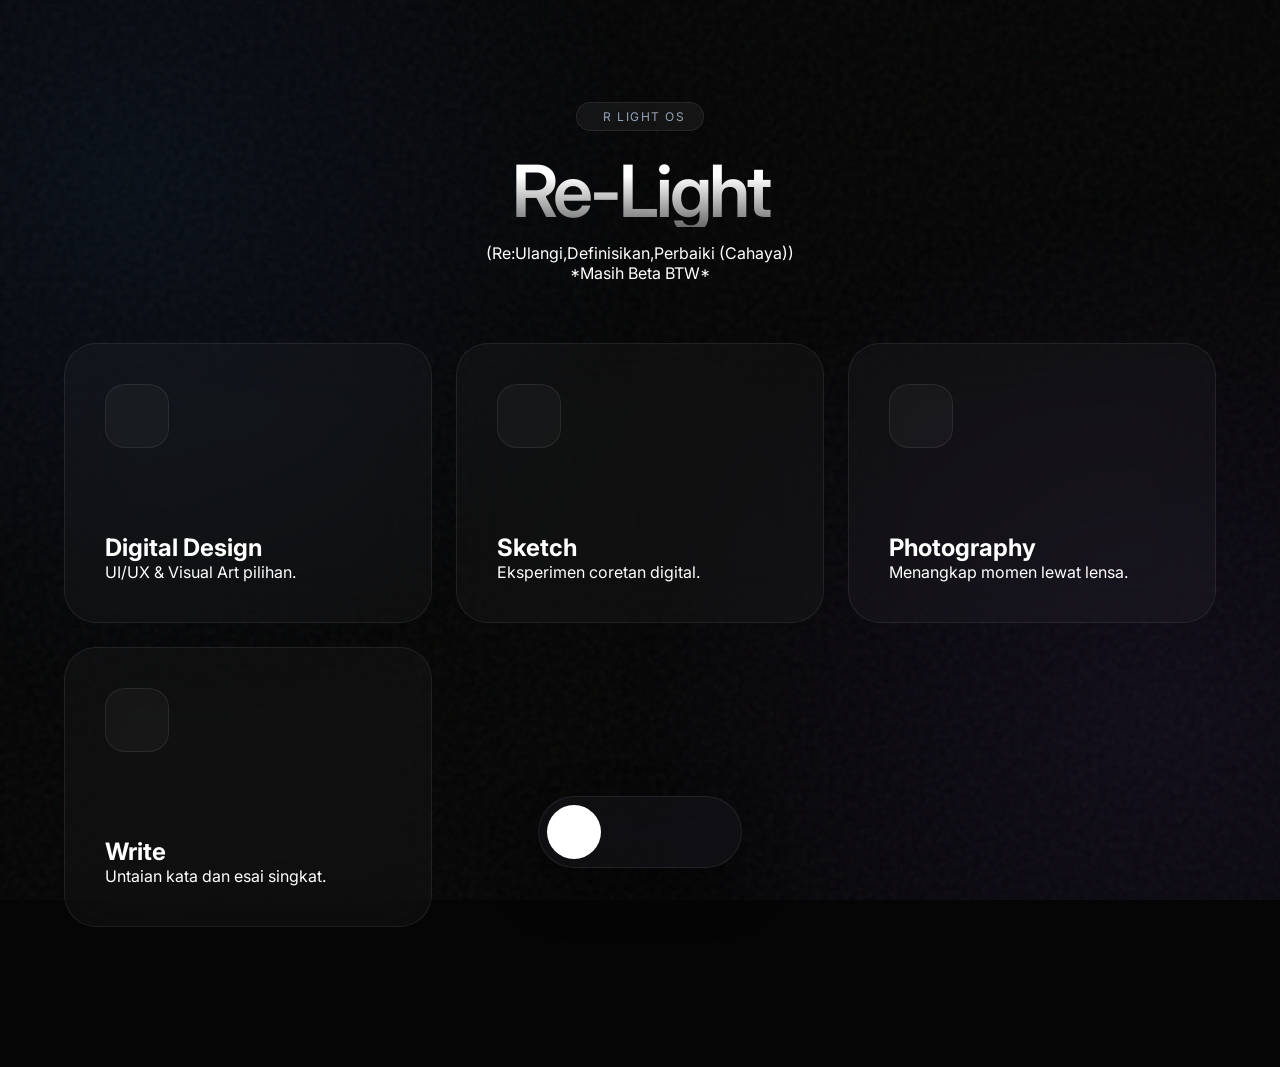
==== infor.html/website rlight.html @ f39762be "Initial commit" ====
<!DOCTYPE html>
<html lang="id">
<head>
    <meta charset="UTF-8">
    <meta name="viewport" content="width=device-width, initial-scale=1.0">
    <title>Re-Light | Portofolio Digital</title>
    <!-- Google Fonts: Inter -->
    <link href="https://fonts.googleapis.com/css2?family=Inter:wght@300;400;600&display=swap" rel="stylesheet">
    <!-- Lucide Icons -->
    <script src="https://unpkg.com/lucide@latest"></script>
    <style>
        :root {
            --bg: #050505;
            --card-bg: rgba(255, 255, 255, 0.03);
            --card-border: rgba(255, 255, 255, 0.08);
            --accent: #3b82f6; 
            --text-main: #ffffff;
            --text-dim: #94a3b8;
            --radius-lg: 32px;
            --radius-md: 20px;
            --glass-blur: 30px;
        }

        * {
            margin: 0;
            padding: 0;
            box-sizing: border-box;
            -webkit-tap-highlight-color: transparent;
        }

        body {
            background-color: var(--bg);
            color: var(--text-main);
            font-family: 'Inter', sans-serif;
            min-height: 100vh;
            overflow-x: hidden;
            position: relative;
        }

        /* --- Efek Noise Latar Belakang --- */
        body::before {
            content: "";
            position: fixed;
            top: 0;
            left: 0;
            width: 100%;
            height: 100%;
            background-image: url("data:image/svg+xml,%3Csvg viewBox='0 0 200 200' xmlns='http://www.w3.org/2000/svg'%3E%3Cfilter id='noiseFilter'%3E%3CfeTurbulence type='fractalNoise' baseFrequency='0.65' numOctaves='3' stitchTiles='stitch'/%3E%3C/filter%3E%3Crect width='100%25' height='100%25' filter='url(%23noiseFilter)'/%3E%3C/svg%3E");
            opacity: 0.05;
            pointer-events: none;
            z-index: 1;
        }

        .glow-bg {
            position: fixed;
            top: 0;
            left: 0;
            width: 100%;
            height: 100%;
            background: 
                radial-gradient(circle at 10% 20%, rgba(59, 130, 246, 0.08) 0%, transparent 40%),
                radial-gradient(circle at 90% 80%, rgba(139, 92, 246, 0.08) 0%, transparent 40%);
            z-index: 0;
            pointer-events: none;
        }

        /* --- Manajemen Tampilan --- */
        .view {
            display: none;
            opacity: 0;
            transform: translateY(20px);
            transition: opacity 0.6s ease, transform 0.6s ease;
            position: relative;
            z-index: 2;
        }

        .view.active {
            display: block;
            opacity: 1;
            transform: translateY(0);
        }

        /* --- Gaya Beranda --- */
        header {
            padding: 100px 24px 60px;
            text-align: center;
            max-width: 900px;
            margin: 0 auto;
        }

        .logo-badge {
            display: inline-flex;
            align-items: center;
            gap: 8px;
            margin-bottom: 24px;
            padding: 6px 18px;
            background: rgba(255, 255, 255, 0.05);
            border: 1px solid var(--card-border);
            border-radius: 100px;
            backdrop-filter: blur(10px);
            font-size: 0.75rem;
            letter-spacing: 1.5px;
            color: var(--text-dim);
            text-transform: uppercase;
        }

        header h1 {
            font-size: clamp(3rem, 8vw, 4.5rem);
            font-weight: 600;
            letter-spacing: -3px;
            line-height: 1;
            background: linear-gradient(to bottom, #fff 30%, rgba(255,255,255,0.4) 100%);
            -webkit-background-clip: text;
            -webkit-text-fill-color: transparent;
            margin-bottom: 16px;
        }

        .grid-container {
            max-width: 1200px;
            margin: 0 auto;
            padding: 0 24px 140px;
            display: grid;
            grid-template-columns: repeat(auto-fit, minmax(340px, 1fr));
            gap: 24px;
        }

        .card {
            background: var(--card-bg);
            border: 1px solid var(--card-border);
            backdrop-filter: blur(var(--glass-blur));
            border-radius: var(--radius-lg);
            padding: 40px;
            transition: all 0.6s cubic-bezier(0.16, 1, 0.3, 1);
            position: relative;
            overflow: hidden;
            cursor: pointer;
            display: flex;
            flex-direction: column;
            justify-content: space-between;
            min-height: 280px;
        }

        .card:hover {
            transform: translateY(-10px) scale(1.02);
            border-color: rgba(255, 255, 255, 0.2);
            box-shadow: 0 30px 60px -12px rgba(0, 0, 0, 0.5);
        }

        .icon-container {
            width: 64px;
            height: 64px;
            background: rgba(255, 255, 255, 0.03);
            border: 1px solid var(--card-border);
            border-radius: var(--radius-md);
            display: flex;
            align-items: center;
            justify-content: center;
            margin-bottom: 32px;
            transition: 0.4s;
            color: var(--text-dim);
        }

        .card:hover .icon-container {
            background: var(--accent);
            color: white;
            box-shadow: 0 0 20px rgba(59, 130, 246, 0.4);
        }

        /* --- Galeri Karya --- */
        .artwork-grid {
            display: grid;
            grid-template-columns: repeat(auto-fill, minmax(280px, 1fr));
            gap: 20px;
        }

        .artwork-item {
            aspect-ratio: 1;
            background: var(--card-bg);
            border: 1px solid var(--card-border);
            border-radius: var(--radius-md);
            overflow: hidden;
            position: relative;
            cursor: zoom-in;
        }

        .artwork-item img {
            width: 100%;
            height: 100%;
            object-fit: cover;
            transition: transform 0.8s cubic-bezier(0.16, 1, 0.3, 1);
        }

        .artwork-item:hover img {
            transform: scale(1.1);
        }

        /* --- Daftar Tulisan --- */
        .writing-list {
            display: flex;
            flex-direction: column;
            gap: 16px;
        }

        .writing-item {
            padding: 30px;
            background: var(--card-bg);
            border: 1px solid var(--card-border);
            border-radius: var(--radius-md);
            cursor: pointer;
            transition: 0.3s;
        }

        .writing-item:hover {
            background: rgba(255,255,255,0.06);
            border-color: var(--accent);
        }

        /* --- Gaya Modal --- */
        .modal {
            position: fixed;
            top: 0;
            left: 0;
            width: 100%;
            height: 100%;
            background: rgba(0,0,0,0.9);
            backdrop-filter: blur(20px);
            z-index: 2000;
            display: none;
            align-items: center;
            justify-content: center;
            padding: 24px;
        }

        .modal.active {
            display: flex;
        }

        .modal-content {
            background: #111;
            border: 1px solid var(--card-border);
            max-width: 700px;
            width: 100%;
            padding: 40px;
            border-radius: var(--radius-lg);
            position: relative;
            max-height: 85vh;
            overflow-y: auto;
        }

        #modal-img-display {
            width: 100%;
            border-radius: var(--radius-md);
            margin-bottom: 20px;
            display: none;
        }

        .close-modal {
            position: absolute;
            top: 20px;
            right: 20px;
            background: rgba(255,255,255,0.1);
            border: none;
            color: white;
            width: 40px;
            height: 40px;
            border-radius: 20px;
            cursor: pointer;
            display: flex;
            align-items: center;
            justify-content: center;
        }

        /* --- Menu Dock --- */
        .dock-container {
            position: fixed;
            bottom: 32px;
            left: 50%;
            transform: translateX(-50%);
            z-index: 1000;
            padding: 8px;
            background: rgba(20, 20, 25, 0.6);
            backdrop-filter: blur(24px) saturate(180%);
            border: 1px solid rgba(255, 255, 255, 0.08);
            border-radius: 40px;
            display: flex;
            gap: 12px;
            box-shadow: 0 20px 50px rgba(0,0,0,0.4);
        }

        .dock-item {
            width: 54px;
            height: 54px;
            border-radius: 27px;
            border: none;
            background: transparent;
            color: var(--text-dim);
            display: flex;
            align-items: center;
            justify-content: center;
            cursor: pointer;
            transition: all 0.4s cubic-bezier(0.16, 1, 0.3, 1);
        }

        .dock-item.active {
            background: #fff;
            color: #000;
        }

        .profile-img {
            width: 120px;
            height: 120px;
            border-radius: 60px;
            background: var(--card-bg);
            border: 2px solid var(--accent);
            margin: 0 auto 24px;
            display: flex;
            align-items: center;
            justify-content: center;
            overflow: hidden;
        }

        .profile-img img {
            width: 100%;
            height: 100%;
            object-fit: cover;
        }

        .gallery-header {
            padding: 60px 24px 40px;
            max-width: 1200px;
            margin: 0 auto;
            display: flex;
            align-items: center;
            gap: 20px;
        }

        .back-btn {
            width: 50px;
            height: 50px;
            border-radius: 25px;
            border: 1px solid var(--card-border);
            background: var(--card-bg);
            color: white;
            display: flex;
            align-items: center;
            justify-content: center;
            cursor: pointer;
        }
    </style>
</head>
<body>

    <div class="glow-bg"></div>

    <!-- Tampilan Beranda -->
    <section id="home-view" class="view active">
        <header>
            <div class="logo-badge"><i data-lucide="zap" size="14"></i><span>R Light OS</span></div>
            <h1>Re-Light</h1>
            <p>(Re:Ulangi,Definisikan,Perbaiki (Cahaya))</p>
            
            </p>*Masih Beta BTW*</p>
        </header>

        <main class="grid-container">
            <div class="card" onclick="navigateTo('design-view')">
                <div class="icon-container"><i data-lucide="palette"></i></div>
                <div><h2>Digital Design</h2><p>UI/UX & Visual Art pilihan.</p></div>
            </div>
            <div class="card" onclick="navigateTo('draw-view')">
                <div class="icon-container"><i data-lucide="brush"></i></div>
                <div><h2>Sketch</h2><p>Eksperimen coretan digital.</p></div>
            </div>
            <div class="card" onclick="navigateTo('photo-view')">
                <div class="icon-container"><i data-lucide="aperture"></i></div>
                <div><h2>Photography</h2><p>Menangkap momen lewat lensa.</p></div>
            </div>
            <div class="card" onclick="navigateTo('lit-view')">
                <div class="icon-container"><i data-lucide="pen-tool"></i></div>
                <div><h2>Write</h2><p>Untaian kata dan esai singkat.</p></div>
            </div>
        </main>
    </section>

    <!-- Galeri Digital Design -->
    <section id="design-view" class="view">
        <div class="gallery-header">
            <button class="back-btn" onclick="navigateTo('home-view')"><i data-lucide="chevron-left"></i></button>
            <div><h2>Digital Design</h2><p style="color:var(--text-dim)">Desain Canva,Adobe DLL</p></div>
        </div>
        <div style="max-width:1200px; margin:0 auto; padding:0 24px 100px;">
            <div class="artwork-grid">
                <div class="artwork-item" onclick="openImgModal(this.querySelector('img').src, 'Absurdity Horror')"><img src="poster1.jpeg" alt="Absurdity Horror"></div>
                <div class="artwork-item" onclick="openImgModal(this.querySelector('img').src, 'Recruitment Ekskul')"><img src="poster2.jpeg" alt="Recruitment Ekskul"></div>
                <div class="artwork-item" onclick="openImgModal(this.querySelector('img').src, 'Drama Promotion')"><img src="poster3.jpeg" alt="Drama Promotion"></div>
                <div class="artwork-item" onclick="openImgModal(this.querySelector('img').src, 'Nationality')"><img src="poster4.jpeg" alt="Nationality"></div>
            </div>
        </div>
    </section>

    <!-- Galeri My Sketch (DIPERBAIKI) -->
    <section id="draw-view" class="view">
        <div class="gallery-header">
            <button class="back-btn" onclick="navigateTo('home-view')"><i data-lucide="chevron-left"></i></button>
            <div><h2>My Sketch</h2><p style="color:var(--text-dim)">Asal Coret</p></div>
        </div>
        <div style="max-width:1200px; margin:0 auto; padding:0 24px 100px;">
            <div class="artwork-grid">
                <!-- Aset Placeholder Sketsa yang Artistik -->
                <div class="artwork-item" onclick="openImgModal(this.querySelector('img').src, 'someone person')">
                    <img src="draw1.png.jpeg" alt="Sketch 1">
                </div>
                <div class="artwork-item" onclick="openImgModal(this.querySelector('img').src, 'Anatomical Study')">
                    <img src="belom rilis" alt="Sketch 2">
                </div>
                <div class="artwork-item" onclick="openImgModal(this.querySelector('img').src, 'Environment Doodling')">
                    <img src="https://images.unsplash.com/photo-1515405848666-83e847d89c7f?q=80&w=600&auto=format" alt="Sketch 3">
                </div>
                <div class="artwork-item" onclick="openImgModal(this.querySelector('img').src, 'Portrait Shading')">
                    <img src="https://images.unsplash.com/photo-1579783902614-a3fb3927b6a5?q=80&w=600&auto=format" alt="Sketch 4">
                </div>
                <div class="artwork-item" onclick="openImgModal(this.querySelector('img').src, 'Abstract Lines')">
                    <img src="https://images.unsplash.com/photo-1605721911519-3dfeb3be25e7?q=80&w=600&auto=format" alt="Sketch 5">
                </div>
                <div class="artwork-item" onclick="openImgModal(this.querySelector('img').src, 'Concept Art Base')">
                    <img src="https://images.unsplash.com/photo-1541167760496-1628856ab772?q=80&w=600&auto=format" alt="Sketch 6">
                </div>
            </div>
        </div>
    </section>

    <!-- Galeri Photography -->
    <section id="photo-view" class="view">
        <div class="gallery-header">
            <button class="back-btn" onclick="navigateTo('home-view')"><i data-lucide="chevron-left"></i></button>
            <div><h2>Photography</h2><p style="color:var(--text-dim)">Asal Cekrek</p></div>
        </div>
        <div style="max-width:1200px; margin:0 auto; padding:0 24px 100px;">
            <div class="artwork-grid">
                <div class="artwork-item" onclick="openImgModal(this.querySelector('img').src, 'Rama And Shinta')"><img src="jepret1.jpeg" alt="Street Night"></div>
<div class="artwork-item" onclick="openImgModal(this.querySelector('img').src, 'The Unknown Field')"><img src="jepret2.jpeg" alt="Architecture"></div>
                <div class="artwork-item" onclick="openImgModal(this.querySelector('img').src, 'Absolute Void')"><img src="jepret3.jpeg" alt="Space Geometry"></div>
                <div class="artwork-item" onclick="openImgModal(this.querySelector('img').src, 'The Deep Fire In Forest')"><img src="jepret4.jpeg" alt="Nature Deep"></div>
                <div class="artwork-item" onclick="openImgModal(this.querySelector('img').src, 'Triad POV')"><img src="jepret5.jpeg" alt="Poster 1"></div>
                <div class="artwork-item" onclick="openImgModal(this.querySelector('img').src, 'Dont Know')"><img src="jepret6.jpeg" alt="Poster 2"></div>
                <div class="artwork-item" onclick="openImgModal(this.querySelector('img').src, 'The Little Hope')"><img src="jepret7.jpeg" alt="Poster 3"></div>
                <div class="artwork-item" onclick="openImgModal(this.querySelector('img').src, 'Either Me and Someone')"><img src="jepret8.jpeg" alt=""></div>
                <div class="artwork-item" onclick="openImgModal(this.querySelector('img').src, 'Between Three and Sky')"><img src="jepret9.jpeg" alt="Draw 1"></div>
            </div>
        </div>
    </section>

    <!-- Bagian Literasi -->
    <section id="lit-view" class="view">
        <div class="gallery-header">
            <button class="back-btn" onclick="navigateTo('home-view')"><i data-lucide="chevron-left"></i></button>
            <div><h2>Catatan</h2><p style="color:var(--text-dim)">Kumpulan Pemikiran</p></div>
        </div>
        <div style="max-width:800px; margin:0 auto; padding:0 24px 100px;">
            <div class="writing-list">
                <div class="writing-item" onclick="openLit('Filosofi Cahaya', 'Cahaya bukan sekadar gelombang elektromagnetik. Bagi saya, cahaya adalah pembawa informasi tentang ruang dan waktu. Tanpa cahaya, estetika hanyalah kegelapan yang tak terdefinisi. Dalam setiap desain yang saya buat, saya mencoba memahami bagaimana cahaya jatuh dan memberikan nyawa pada objek.')">
                    <h3>Catatan Digital</h3>
                    <p>belom ke upload</p>
                </div>
                <div class="writing-item" onclick="openLit('Narasi Digital', 'Di era algoritma, cerita sering kali terkubur oleh tren. Namun, narasi yang jujur akan selalu menemukan jalannya. Melalui portofolio ini, saya mencoba mengumpulkan kembali serpihan narasi yang sempat tercecer di folder-folder tak bernama.')">
                    <h3>Catatan Digital</h3>
                    <p>belom ke upload</p>
                </div>
            </div>
        </div>
    </section>

    <!-- Bagian Tentang -->
    <section id="about-view" class="view">
        <div class="gallery-header">
            <button class="back-btn" onclick="navigateTo('home-view')"><i data-lucide="chevron-left"></i></button>
            <div><h2>About Me</h2><p style="color:var(--text-dim)">Kreator Re-Light</p></div>
        </div>
        <div style="max-width:800px; margin:0 auto; padding:60px 24px; text-align:center;">
            <div class="profile-img">
                <img src="profile.png.jpeg" alt="Profile">
            </div>
            <h2>Raifan</h2>
            <p style="color:var(--text-dim); margin-top:20px; line-height:1.6;">
                Seorang manusia biasa yang lumayan bisa banyak hal tapi "bisa" nya  nanggung (tidak ahli).
                Website ini saya buat dengan gabut,tapi semoga bermanfaat-lah
            </p>
        </div>
    </section>

    <!-- Modal Utama (Teks & Gambar) -->
    <div id="main-modal" class="modal">
        <div class="modal-content">
            <button class="close-modal" onclick="closeModal()"><i data-lucide="x"></i></button>
            <img id="modal-img-display" src="" alt="Preview">
            <h2 id="modal-title" style="margin-bottom:20px; color:var(--accent);"></h2>
            <p id="modal-text" style="line-height:1.8; color:rgba(255,255,255,0.8);"></p>
        </div>
    </div>

    <!-- Menu Dock -->
    <nav class="dock-container">
        <button class="dock-item active" id="dock-home" onclick="navigateTo('home-view')"><i data-lucide="home"></i></button>
        <button class="dock-item" id="dock-design" onclick="navigateTo('all-works')"><i data-lucide="layout-grid"></i></button>
        <button class="dock-item" id="dock-about" onclick="navigateTo('about-view')"><i data-lucide="user"></i></button>
    </nav>

    <script>
        lucide.createIcons();

        function navigateTo(viewId) {
            // Logika khusus untuk shortcut dock
            if(viewId === 'all-works') {
                viewId = 'design-view'; // Default ke design jika dari dock
            }

            document.querySelectorAll('.view').forEach(view => view.classList.remove('active'));
            setTimeout(() => {
                const target = document.getElementById(viewId);
                if (target) {
                    target.classList.add('active');
                    window.scrollTo({ top: 0, behavior: 'smooth' });
                }
            }, 50);

            document.querySelectorAll('.dock-item').forEach(item => item.classList.remove('active'));
            if(viewId === 'home-view') document.getElementById('dock-home').classList.add('active');
            else if(viewId === 'about-view') document.getElementById('dock-about').classList.add('active');
            else document.getElementById('dock-design').classList.add('active');
        }

        // Membuka modal untuk teks literasi
        function openLit(title, text) {
            const modal = document.getElementById('main-modal');
            const modalImg = document.getElementById('modal-img-display');
            
            modalImg.style.display = 'none';
            document.getElementById('modal-title').innerText = title;
            document.getElementById('modal-text').innerText = text;
            modal.classList.add('active');
        }

        // Membuka modal untuk preview gambar
        function openImgModal(src, title) {
            const modal = document.getElementById('main-modal');
            const modalImg = document.getElementById('modal-img-display');
            
            modalImg.src = src;
            modalImg.style.display = 'block';
            document.getElementById('modal-title').innerText = title;
            document.getElementById('modal-text').innerText = ""; // Kosongkan teks jika gambar
            modal.classList.add('active');
        }

        function closeModal() {
            document.getElementById('main-modal').classList.remove('active');
        }

        // Tutup modal jika klik di luar konten
        window.onclick = function(event) {
            const modal = document.getElementById('main-modal');
            if (event.target == modal) closeModal();
        }
    </script>
</body>
</html>
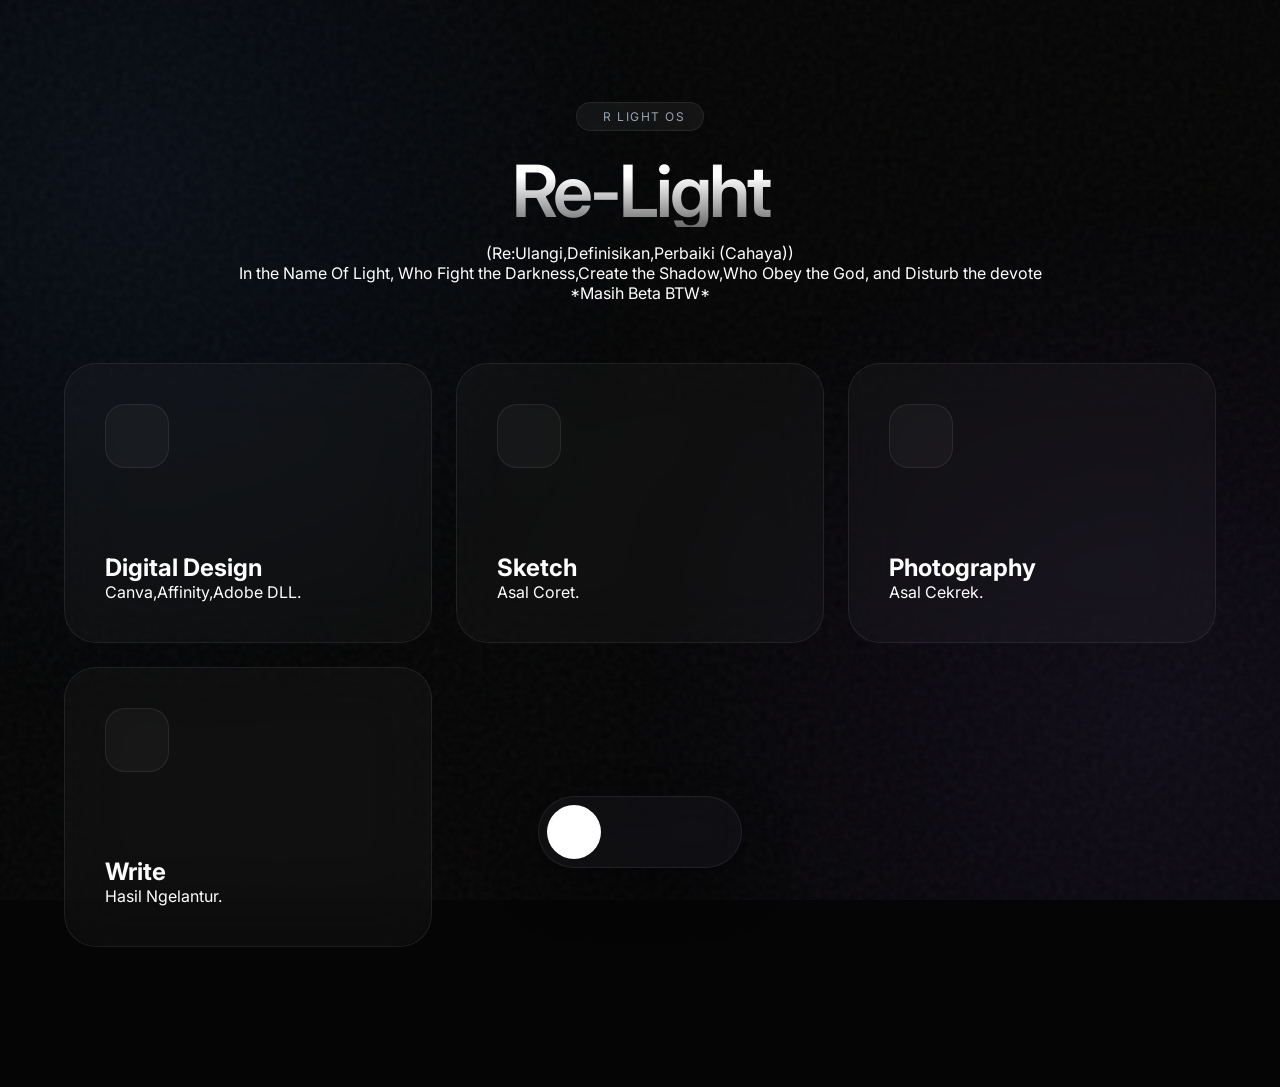
==== commit f63ae22b: "Update text content in website rlight.html" ====
--- a/infor.html/website rlight.html
+++ b/infor.html/website rlight.html
@@ -358,26 +358,26 @@
             <div class="logo-badge"><i data-lucide="zap" size="14"></i><span>R Light OS</span></div>
             <h1>Re-Light</h1>
             <p>(Re:Ulangi,Definisikan,Perbaiki (Cahaya))</p>
-            
+            <p>In the Name Of Light, Who Fight the Darkness,Create the Shadow,Who Obey the God, and Disturb the devote</p>
             </p>*Masih Beta BTW*</p>
         </header>
 
         <main class="grid-container">
             <div class="card" onclick="navigateTo('design-view')">
                 <div class="icon-container"><i data-lucide="palette"></i></div>
-                <div><h2>Digital Design</h2><p>UI/UX & Visual Art pilihan.</p></div>
+                <div><h2>Digital Design</h2><p>Canva,Affinity,Adobe DLL.</p></div>
             </div>
             <div class="card" onclick="navigateTo('draw-view')">
                 <div class="icon-container"><i data-lucide="brush"></i></div>
-                <div><h2>Sketch</h2><p>Eksperimen coretan digital.</p></div>
+                <div><h2>Sketch</h2><p>Asal Coret.</p></div>
             </div>
             <div class="card" onclick="navigateTo('photo-view')">
                 <div class="icon-container"><i data-lucide="aperture"></i></div>
-                <div><h2>Photography</h2><p>Menangkap momen lewat lensa.</p></div>
+                <div><h2>Photography</h2><p>Asal Cekrek.</p></div>
             </div>
             <div class="card" onclick="navigateTo('lit-view')">
                 <div class="icon-container"><i data-lucide="pen-tool"></i></div>
-                <div><h2>Write</h2><p>Untaian kata dan esai singkat.</p></div>
+                <div><h2>Write</h2><p>Hasil Ngelantur.</p></div>
             </div>
         </main>
     </section>
@@ -411,19 +411,19 @@
                     <img src="draw1.png.jpeg" alt="Sketch 1">
                 </div>
                 <div class="artwork-item" onclick="openImgModal(this.querySelector('img').src, 'Anatomical Study')">
-                    <img src="belom rilis" alt="Sketch 2">
+                    <img src="5832.jpg" alt="Sketch 2">
                 </div>
                 <div class="artwork-item" onclick="openImgModal(this.querySelector('img').src, 'Environment Doodling')">
-                    <img src="https://images.unsplash.com/photo-1515405848666-83e847d89c7f?q=80&w=600&auto=format" alt="Sketch 3">
+                    <img src="5832.jpg" alt="Sketch 3">
                 </div>
                 <div class="artwork-item" onclick="openImgModal(this.querySelector('img').src, 'Portrait Shading')">
-                    <img src="https://images.unsplash.com/photo-1579783902614-a3fb3927b6a5?q=80&w=600&auto=format" alt="Sketch 4">
+                    <img src="5832.jpg" alt="Sketch 4">
                 </div>
                 <div class="artwork-item" onclick="openImgModal(this.querySelector('img').src, 'Abstract Lines')">
-                    <img src="https://images.unsplash.com/photo-1605721911519-3dfeb3be25e7?q=80&w=600&auto=format" alt="Sketch 5">
+                    <img src="5832.jpg" alt="Sketch 5">
                 </div>
                 <div class="artwork-item" onclick="openImgModal(this.querySelector('img').src, 'Concept Art Base')">
-                    <img src="https://images.unsplash.com/photo-1541167760496-1628856ab772?q=80&w=600&auto=format" alt="Sketch 6">
+                    <img src="5832.jpg" alt="Sketch 6">
                 </div>
             </div>
         </div>
@@ -454,17 +454,17 @@
     <section id="lit-view" class="view">
         <div class="gallery-header">
             <button class="back-btn" onclick="navigateTo('home-view')"><i data-lucide="chevron-left"></i></button>
-            <div><h2>Catatan</h2><p style="color:var(--text-dim)">Kumpulan Pemikiran</p></div>
+            <div><h2>Catatan</h2><p style="color:var(--text-dim)">Hasil Ngelantur</p></div>
         </div>
         <div style="max-width:800px; margin:0 auto; padding:0 24px 100px;">
             <div class="writing-list">
-                <div class="writing-item" onclick="openLit('Filosofi Cahaya', 'Cahaya bukan sekadar gelombang elektromagnetik. Bagi saya, cahaya adalah pembawa informasi tentang ruang dan waktu. Tanpa cahaya, estetika hanyalah kegelapan yang tak terdefinisi. Dalam setiap desain yang saya buat, saya mencoba memahami bagaimana cahaya jatuh dan memberikan nyawa pada objek.')">
-                    <h3>Catatan Digital</h3>
-                    <p>belom ke upload</p>
-                </div>
-                <div class="writing-item" onclick="openLit('Narasi Digital', 'Di era algoritma, cerita sering kali terkubur oleh tren. Namun, narasi yang jujur akan selalu menemukan jalannya. Melalui portofolio ini, saya mencoba mengumpulkan kembali serpihan narasi yang sempat tercecer di folder-folder tak bernama.')">
-                    <h3>Catatan Digital</h3>
-                    <p>belom ke upload</p>
+                <div class="writing-item" onclick="openLit('Pure Human', 'yang masih remaja, yang mencari ketenangan dan mencari sesuatu yang mungkin sulit dicari, yang bertindak secara anomali yang tak terprediksi.')">
+                    <h3>Raifan SF</h3>
+                    <p>Author Stories</p>
+                </div>
+                <div class="writing-item" onclick="openLit('Re light atau R Light', 'merupakan wujud dari ideologi samar sang pencipta terkait pengetahuan tentang cahaya, bagaimana seharusnya cahaya bekerja. seringkali kita menganggap cahaya merupakan sebuah harapan, kebajikan, serta kesucian. Maka, bagaimana seandainya jika cahaya itu yang bersembunyi dalam ke munafikan?)">
+                    <h3>Re_Light</h3>
+                    <p>The Creature</p>
                 </div>
             </div>
         </div>
@@ -563,4 +563,4 @@
         }
     </script>
 </body>
-</html>+</html>
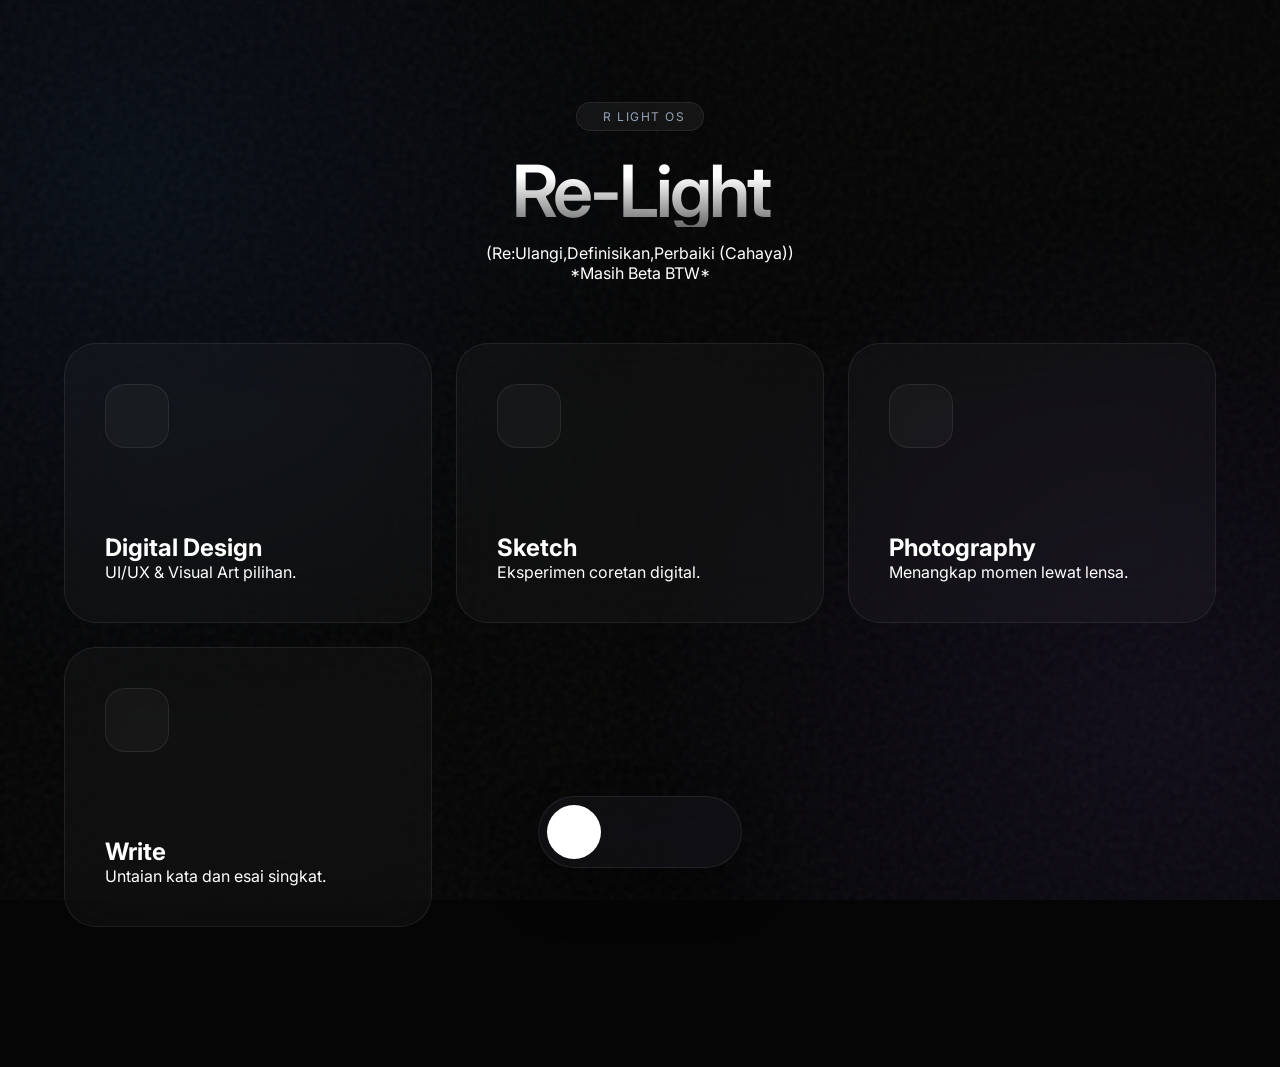
==== commit 4bf64c19: "file index.html pada folder Update 1" ====
--- a/infor.html/website rlight.html
+++ b/infor.html/website rlight.html
@@ -358,26 +358,26 @@
             <div class="logo-badge"><i data-lucide="zap" size="14"></i><span>R Light OS</span></div>
             <h1>Re-Light</h1>
             <p>(Re:Ulangi,Definisikan,Perbaiki (Cahaya))</p>
-            <p>In the Name Of Light, Who Fight the Darkness,Create the Shadow,Who Obey the God, and Disturb the devote</p>
+            
             </p>*Masih Beta BTW*</p>
         </header>
 
         <main class="grid-container">
             <div class="card" onclick="navigateTo('design-view')">
                 <div class="icon-container"><i data-lucide="palette"></i></div>
-                <div><h2>Digital Design</h2><p>Canva,Affinity,Adobe DLL.</p></div>
+                <div><h2>Digital Design</h2><p>UI/UX & Visual Art pilihan.</p></div>
             </div>
             <div class="card" onclick="navigateTo('draw-view')">
                 <div class="icon-container"><i data-lucide="brush"></i></div>
-                <div><h2>Sketch</h2><p>Asal Coret.</p></div>
+                <div><h2>Sketch</h2><p>Eksperimen coretan digital.</p></div>
             </div>
             <div class="card" onclick="navigateTo('photo-view')">
                 <div class="icon-container"><i data-lucide="aperture"></i></div>
-                <div><h2>Photography</h2><p>Asal Cekrek.</p></div>
+                <div><h2>Photography</h2><p>Menangkap momen lewat lensa.</p></div>
             </div>
             <div class="card" onclick="navigateTo('lit-view')">
                 <div class="icon-container"><i data-lucide="pen-tool"></i></div>
-                <div><h2>Write</h2><p>Hasil Ngelantur.</p></div>
+                <div><h2>Write</h2><p>Untaian kata dan esai singkat.</p></div>
             </div>
         </main>
     </section>
@@ -454,17 +454,17 @@
     <section id="lit-view" class="view">
         <div class="gallery-header">
             <button class="back-btn" onclick="navigateTo('home-view')"><i data-lucide="chevron-left"></i></button>
-            <div><h2>Catatan</h2><p style="color:var(--text-dim)">Hasil Ngelantur</p></div>
+            <div><h2>Catatan</h2><p style="color:var(--text-dim)">Kumpulan Pemikiran</p></div>
         </div>
         <div style="max-width:800px; margin:0 auto; padding:0 24px 100px;">
             <div class="writing-list">
-                <div class="writing-item" onclick="openLit('Pure Human', 'yang masih remaja, yang mencari ketenangan dan mencari sesuatu yang mungkin sulit dicari, yang bertindak secara anomali yang tak terprediksi.')">
-                    <h3>Raifan SF</h3>
-                    <p>Author Stories</p>
-                </div>
-                <div class="writing-item" onclick="openLit('Re light atau R Light', 'merupakan wujud dari ideologi samar sang pencipta terkait pengetahuan tentang cahaya, bagaimana seharusnya cahaya bekerja. seringkali kita menganggap cahaya merupakan sebuah harapan, kebajikan, serta kesucian. Maka, bagaimana seandainya jika cahaya itu yang bersembunyi dalam ke munafikan?)">
-                    <h3>Re_Light</h3>
-                    <p>The Creature</p>
+                <div class="writing-item" onclick="openLit('Filosofi Cahaya', 'Cahaya bukan sekadar gelombang elektromagnetik. Bagi saya, cahaya adalah pembawa informasi tentang ruang dan waktu. Tanpa cahaya, estetika hanyalah kegelapan yang tak terdefinisi. Dalam setiap desain yang saya buat, saya mencoba memahami bagaimana cahaya jatuh dan memberikan nyawa pada objek.')">
+                    <h3>Catatan Digital</h3>
+                    <p>belom ke upload</p>
+                </div>
+                <div class="writing-item" onclick="openLit('Narasi Digital', 'Di era algoritma, cerita sering kali terkubur oleh tren. Namun, narasi yang jujur akan selalu menemukan jalannya. Melalui portofolio ini, saya mencoba mengumpulkan kembali serpihan narasi yang sempat tercecer di folder-folder tak bernama.')">
+                    <h3>Catatan Digital</h3>
+                    <p>belom ke upload</p>
                 </div>
             </div>
         </div>
@@ -563,4 +563,4 @@
         }
     </script>
 </body>
-</html>
+</html>
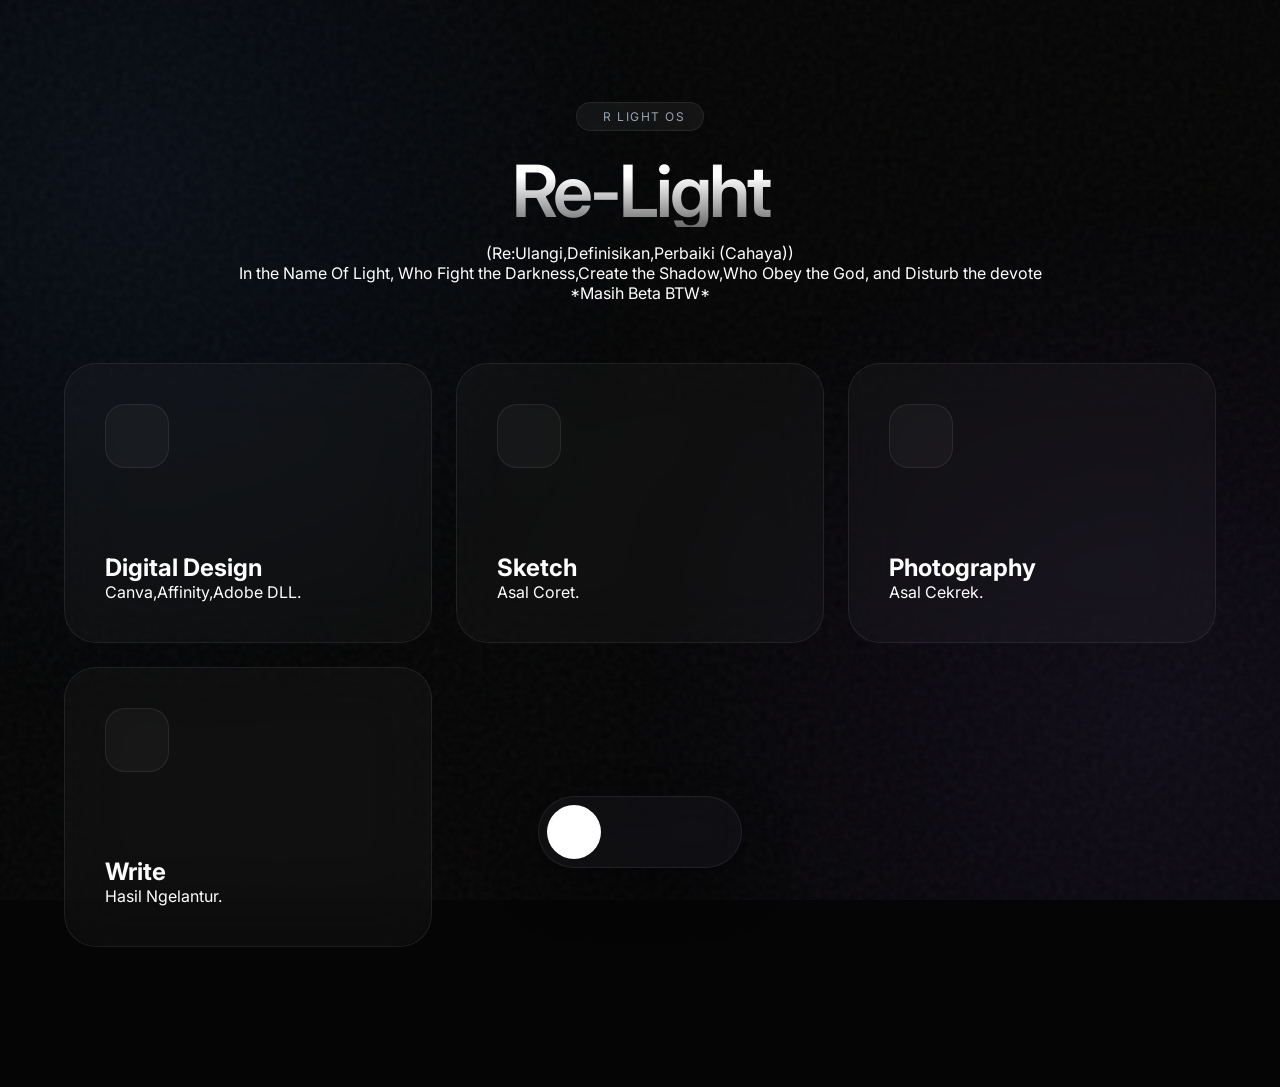
==== commit 5a158b33: "Merge 4037f3dece17b80335ebedc78b8a5571cc21aefb into 4bf64c1964c28526e690f0b087c768e4f04fb008" ====
--- a/infor.html/website rlight.html
+++ b/infor.html/website rlight.html
@@ -358,26 +358,26 @@
             <div class="logo-badge"><i data-lucide="zap" size="14"></i><span>R Light OS</span></div>
             <h1>Re-Light</h1>
             <p>(Re:Ulangi,Definisikan,Perbaiki (Cahaya))</p>
-            
+            <p>In the Name Of Light, Who Fight the Darkness,Create the Shadow,Who Obey the God, and Disturb the devote</p>
             </p>*Masih Beta BTW*</p>
         </header>
 
         <main class="grid-container">
             <div class="card" onclick="navigateTo('design-view')">
                 <div class="icon-container"><i data-lucide="palette"></i></div>
-                <div><h2>Digital Design</h2><p>UI/UX & Visual Art pilihan.</p></div>
+                <div><h2>Digital Design</h2><p>Canva,Affinity,Adobe DLL.</p></div>
             </div>
             <div class="card" onclick="navigateTo('draw-view')">
                 <div class="icon-container"><i data-lucide="brush"></i></div>
-                <div><h2>Sketch</h2><p>Eksperimen coretan digital.</p></div>
+                <div><h2>Sketch</h2><p>Asal Coret.</p></div>
             </div>
             <div class="card" onclick="navigateTo('photo-view')">
                 <div class="icon-container"><i data-lucide="aperture"></i></div>
-                <div><h2>Photography</h2><p>Menangkap momen lewat lensa.</p></div>
+                <div><h2>Photography</h2><p>Asal Cekrek.</p></div>
             </div>
             <div class="card" onclick="navigateTo('lit-view')">
                 <div class="icon-container"><i data-lucide="pen-tool"></i></div>
-                <div><h2>Write</h2><p>Untaian kata dan esai singkat.</p></div>
+                <div><h2>Write</h2><p>Hasil Ngelantur.</p></div>
             </div>
         </main>
     </section>
@@ -454,17 +454,17 @@
     <section id="lit-view" class="view">
         <div class="gallery-header">
             <button class="back-btn" onclick="navigateTo('home-view')"><i data-lucide="chevron-left"></i></button>
-            <div><h2>Catatan</h2><p style="color:var(--text-dim)">Kumpulan Pemikiran</p></div>
+            <div><h2>Catatan</h2><p style="color:var(--text-dim)">Hasil Ngelantur</p></div>
         </div>
         <div style="max-width:800px; margin:0 auto; padding:0 24px 100px;">
             <div class="writing-list">
-                <div class="writing-item" onclick="openLit('Filosofi Cahaya', 'Cahaya bukan sekadar gelombang elektromagnetik. Bagi saya, cahaya adalah pembawa informasi tentang ruang dan waktu. Tanpa cahaya, estetika hanyalah kegelapan yang tak terdefinisi. Dalam setiap desain yang saya buat, saya mencoba memahami bagaimana cahaya jatuh dan memberikan nyawa pada objek.')">
-                    <h3>Catatan Digital</h3>
-                    <p>belom ke upload</p>
-                </div>
-                <div class="writing-item" onclick="openLit('Narasi Digital', 'Di era algoritma, cerita sering kali terkubur oleh tren. Namun, narasi yang jujur akan selalu menemukan jalannya. Melalui portofolio ini, saya mencoba mengumpulkan kembali serpihan narasi yang sempat tercecer di folder-folder tak bernama.')">
-                    <h3>Catatan Digital</h3>
-                    <p>belom ke upload</p>
+                <div class="writing-item" onclick="openLit('Pure Human', 'yang masih remaja, yang mencari ketenangan dan mencari sesuatu yang mungkin sulit dicari, yang bertindak secara anomali yang tak terprediksi.')">
+                    <h3>Raifan SF</h3>
+                    <p>Author Stories</p>
+                </div>
+                <div class="writing-item" onclick="openLit('Re light atau R Light', 'merupakan wujud dari ideologi samar sang pencipta terkait pengetahuan tentang cahaya, bagaimana seharusnya cahaya bekerja. seringkali kita menganggap cahaya merupakan sebuah harapan, kebajikan, serta kesucian. Maka, bagaimana seandainya jika cahaya itu yang bersembunyi dalam ke munafikan?)">
+                    <h3>Re_Light</h3>
+                    <p>The Creature</p>
                 </div>
             </div>
         </div>
@@ -563,4 +563,4 @@
         }
     </script>
 </body>
-</html>+</html>
